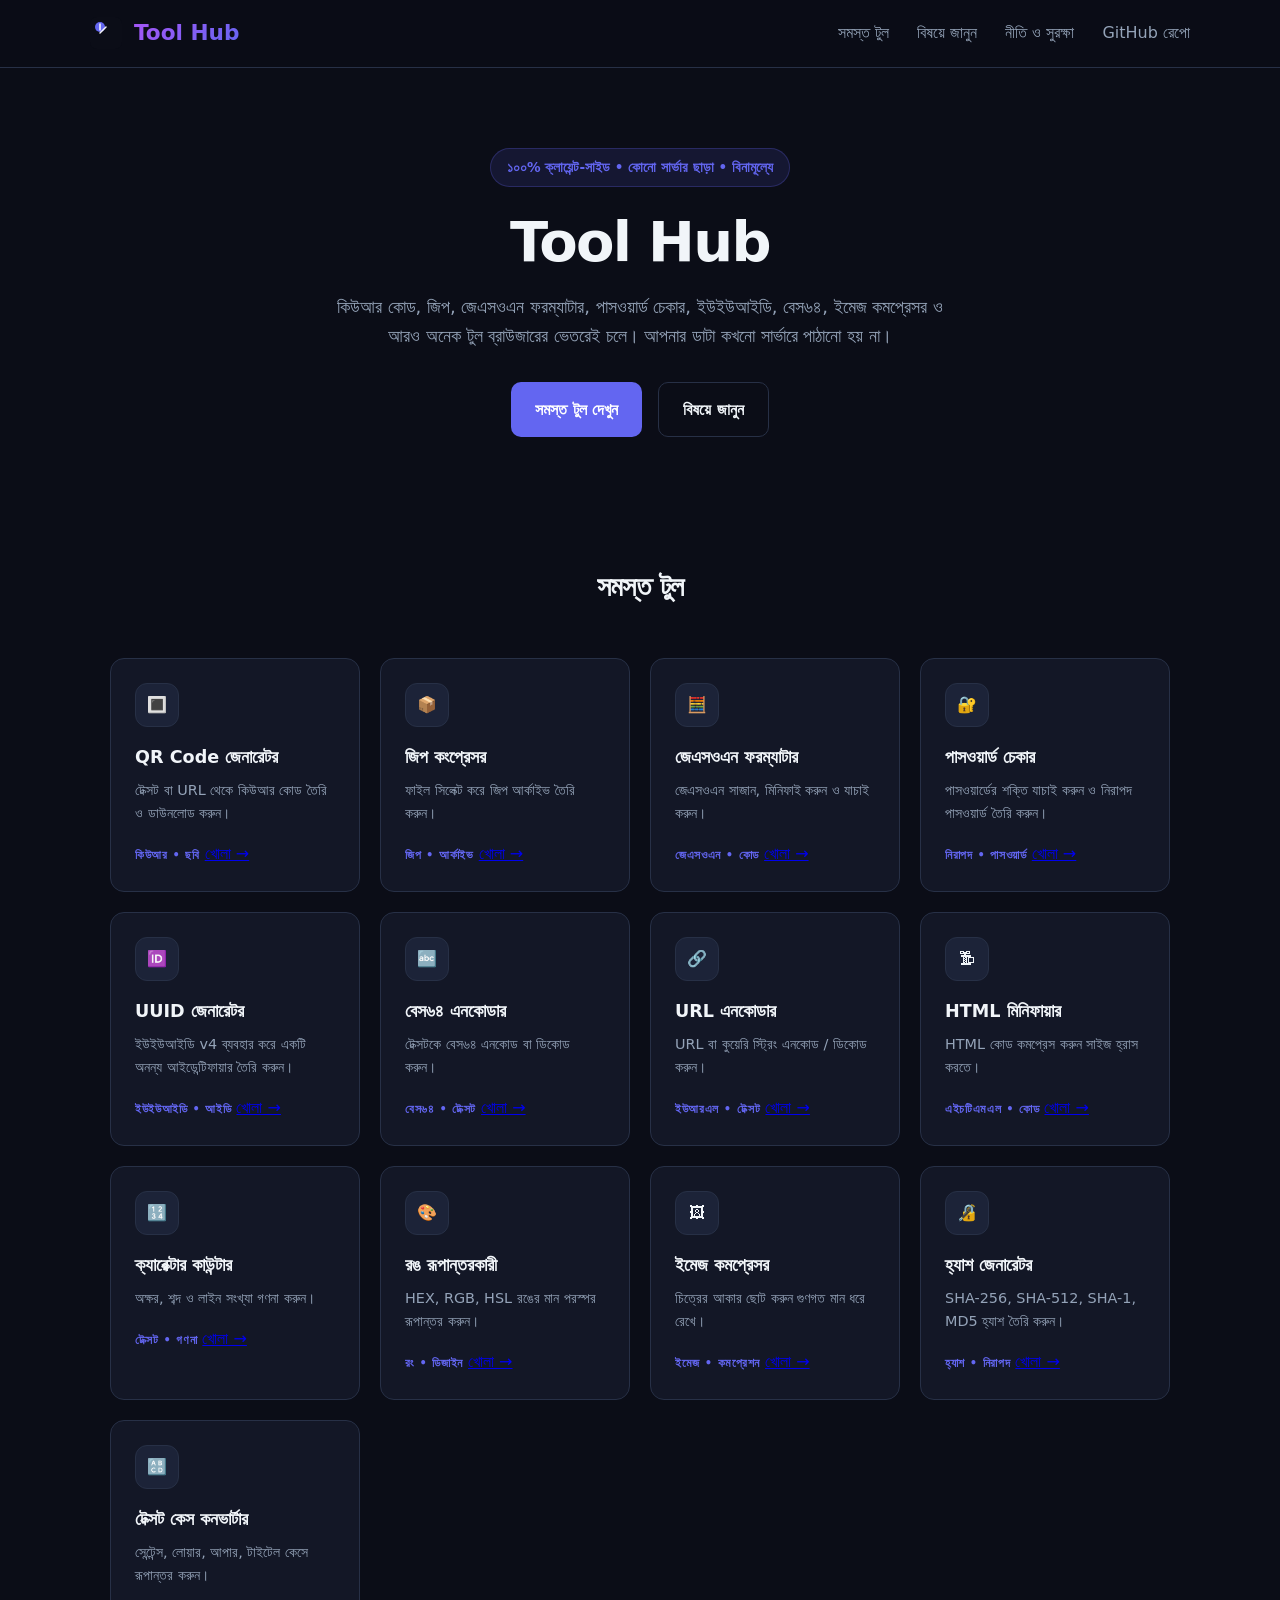
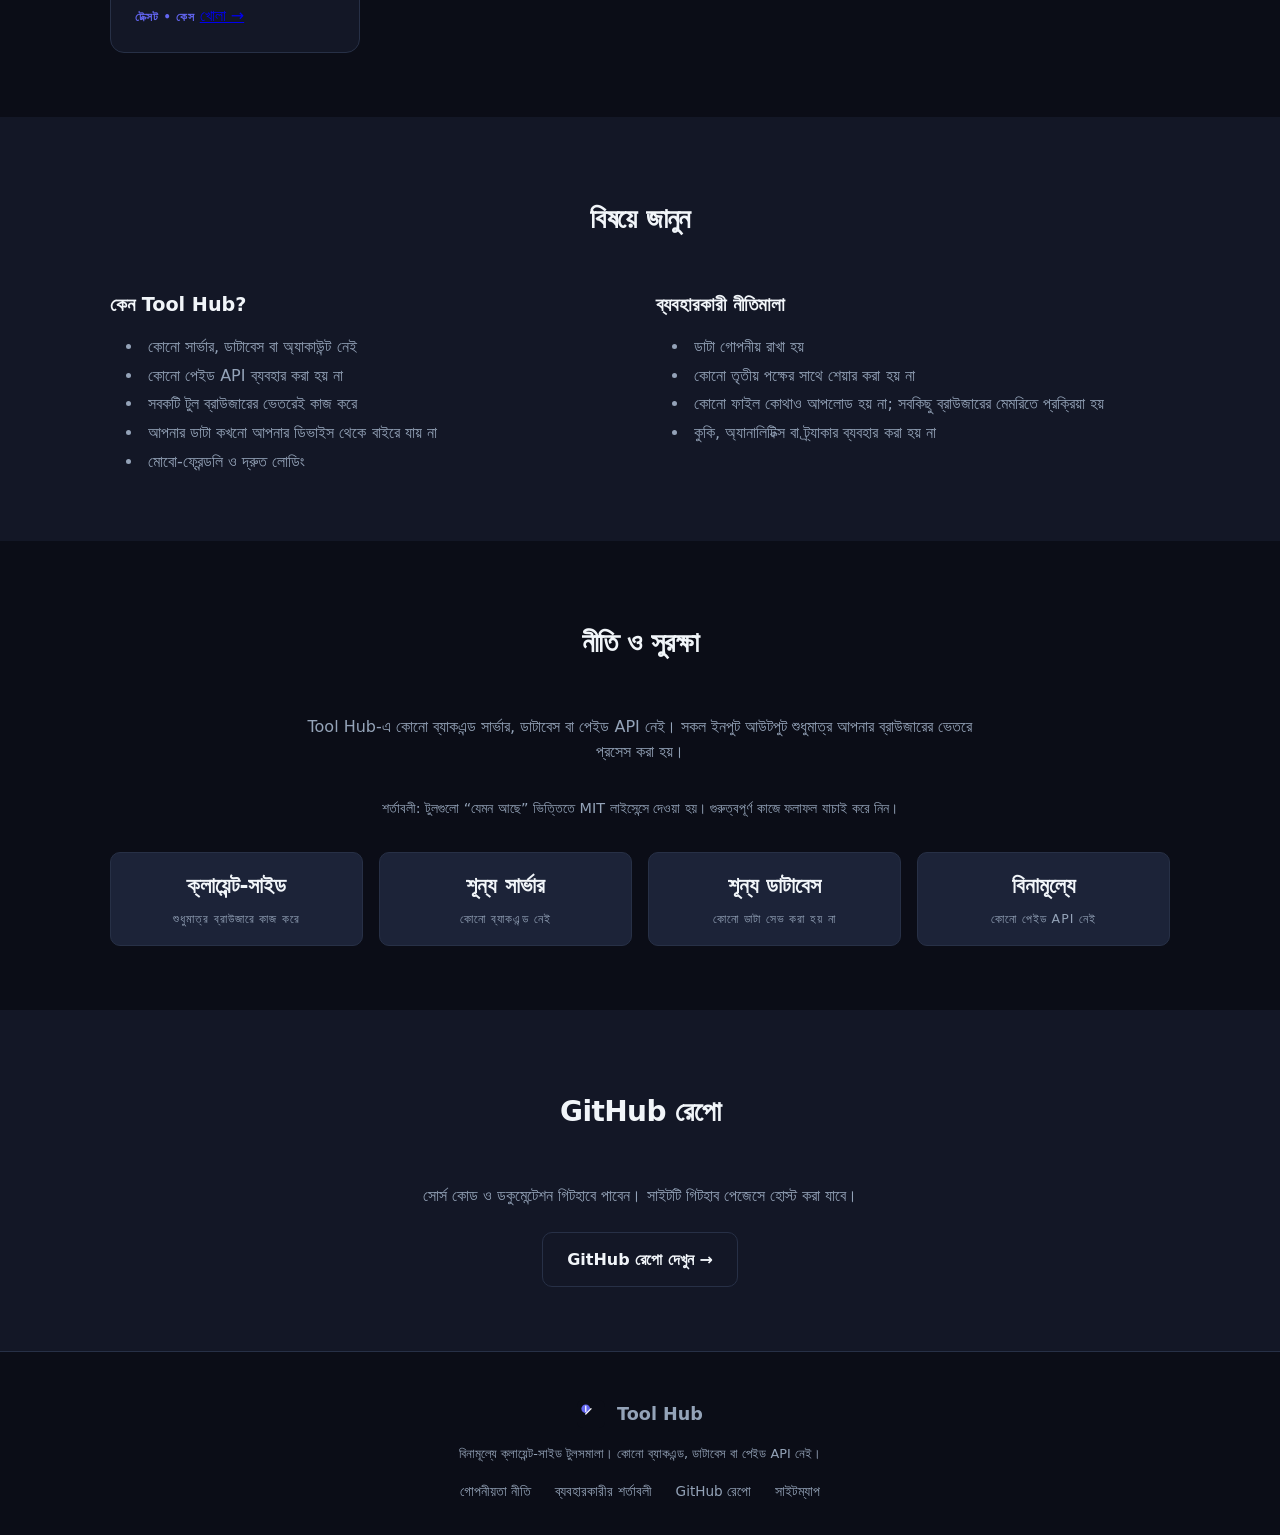
==== index.html @ c695596e "Update Tool Hub v1.0.0" ====
<!DOCTYPE html>
<html lang="bn">
<head>
  <meta charset="UTF-8" />
  <meta http-equiv="Content-Security-Policy" content="default-src 'self'; script-src 'self'; style-src 'self' 'unsafe-inline'; img-src 'self' data: blob:; connect-src 'self'; object-src 'none'; base-uri 'self'; form-action 'self'" />
  <meta name="viewport" content="width=device-width, initial-scale=1.0" />
  <meta name="description" content="Tool Hub — সব টুল একই জায়গায়। কিউআর কোড, জিপ, জেএসওএন ফরম্যাটার, পাসওয়ার্ড চেকার, ইউইউআইডি, বেস৬৪, ইমেজ কমপ্রেসর ও আরও অনেক কিছু ক্লায়েন্ট-সাইডে, কোনো সার্ভার ছাড়া।" />
  <meta name="keywords" content="Tool Hub, QR Code Generator, JSON Formatter, Password Checker, UUID Generator, Base64, Image Compressor, client-side tools, free online tools" />
  <meta name="author" content="sakibhtml323-source (sakibsheikho69252@gmail.com)" />
  <meta name="robots" content="index, follow" />
  <meta property="og:title" content="Tool Hub — বিনামূল্যে ক্লায়েন্ট-সাইড টুলসমালা" />
  <meta property="og:description" content="কিউআর কোড, জিপ, জেএসওএন ফরম্যাটার, পাসওয়ার্ড চেকার, ইউইউআইডি, বেস৬৪, ইমেজ কমপ্রেসর ও আরও অনেক টুল একই জায়গায়। ব্রাউজারের ভেতরেই সবকিছু কাজ করে, কোনো সার্ভার ছাড়া।" />
  <meta property="og:type" content="website" />
  <meta property="og:url" content="https://sakibhtml323-source.github.io/Tool-Hub/" />
  <meta property="og:image" content="https://sakibhtml323-source.github.io/Tool-Hub/assets/og-image.png" />
  <meta name="twitter:card" content="summary_large_image" />
  <meta name="twitter:title" content="Tool Hub — বিনামূল্যে ক্লায়েন্ট-সাইড টুলসমালা" />
  <meta name="twitter:description" content="কয়েকটি বিনামূল্যে ক্লায়েন্ট-সাইড টুল একই জায়গায়। কোনো ব্যাকএন্ড বা ডাটাবেস নেই।" />
  <meta name="twitter:image" content="https://sakibhtml323-source.github.io/Tool-Hub/assets/og-image.png" />
  <link rel="canonical" href="https://sakibhtml323-source.github.io/Tool-Hub/" />
  <link rel="icon" href="assets/logo.svg" />
  <link rel="apple-touch-icon" href="assets/icon-192.png" />
  <link rel="manifest" href="manifest.json" />
  <meta name="theme-color" content="#0b0d17" />
  <title>Tool Hub | বিনামূল্যে ক্লায়েন্ট-সাইড টুলসমালা</title>
  <link rel="stylesheet" href="assets/css/style.css" />
</head>
<body>
  <a href="#tools" class="skip-link">টুলগুলোতে যাও</a>

  <header>
    <div class="container nav">
      <a href="#" class="brand" aria-label="Tool Hub হোম">
        <svg viewBox="0 0 64 64" aria-hidden="true" focusable="false">
          <rect width="64" height="64" rx="14" fill="#0b0d17" />
          <circle cx="20" cy="20" r="10" fill="#6366f1" />
          <path d="M20 14v12M32 20l-6 6M20 32l6-6" stroke="#ffffff" stroke-width="3" stroke-linecap="round" stroke-linejoin="round" opacity="0.95" />
        </svg>
        <span>Tool Hub</span>
      </a>
      <ul class="nav-links" id="nav-links">
        <li><a href="#tools">সমস্ত টুল</a></li>
        <li><a href="#about">বিষয়ে জানুন</a></li>
        <li><a href="#policy">নীতি ও সুরক্ষা</a></li>
        <li><a href="#github">GitHub রেপো</a></li>
      </ul>
      <button class="menu-toggle" id="menu-toggle" aria-label="মেনু খোলা">☰</button>
    </div>
  </header>

  <main>
    <section class="hero">
      <div class="container">
        <div class="badge">১০০% ক্লায়েন্ট-সাইড &bull; কোনো সার্ভার ছাড়া &bull; বিনামূল্যে</div>
        <h1>Tool Hub</h1>
        <p>কিউআর কোড, জিপ, জেএসওএন ফরম্যাটার, পাসওয়ার্ড চেকার, ইউইউআইডি, বেস৬৪, ইমেজ কমপ্রেসর ও আরও অনেক টুল ব্রাউজারের ভেতরেই চলে। আপনার ডাটা কখনো সার্ভারে পাঠানো হয় না।</p>
        <div class="hero-actions">
          <a href="#tools" class="btn btn-primary">সমস্ত টুল দেখুন</a>
          <a href="#about" class="btn btn-outline">বিষয়ে জানুন</a>
        </div>
      </div>
    </section>

    <section id="tools" class="section">
      <div class="container">
        <h2 class="section-title">সমস্ত টুল</h2>
        <div class="tools-grid">
          <article class="tool-card" aria-label="QR Code Generator">
            <div class="tool-icon" aria-hidden="true">🔳</div>
            <h3>QR Code জেনারেটর</h3>
            <p>টেক্সট বা URL থেকে কিউআর কোড তৈরি ও ডাউনলোড করুন।</p>
            <span class="tool-tag">কিউআর &bull; ছবি</span>
            <a href="tools/qr-code.html">খোলা →</a>
          </article>
          <article class="tool-card" aria-label="Zip Tool">
            <div class="tool-icon" aria-hidden="true">📦</div>
            <h3>জিপ কংপ্রেসর</h3>
            <p>ফাইল সিলেক্ট করে জিপ আর্কাইভ তৈরি করুন।</p>
            <span class="tool-tag">জিপ &bull; আর্কাইভ</span>
            <a href="tools/zip.html">খোলা →</a>
          </article>
          <article class="tool-card" aria-label="JSON Formatter">
            <div class="tool-icon" aria-hidden="true">🧮</div>
            <h3>জেএসওএন ফরম্যাটার</h3>
            <p>জেএসওএন সাজান, মিনিফাই করুন ও যাচাই করুন।</p>
            <span class="tool-tag">জেএসওএন &bull; কোড</span>
            <a href="tools/json.html">খোলা →</a>
          </article>
          <article class="tool-card" aria-label="Password Checker">
            <div class="tool-icon" aria-hidden="true">🔐</div>
            <h3>পাসওয়ার্ড চেকার</h3>
            <p>পাসওয়ার্ডের শক্তি যাচাই করুন ও নিরাপদ পাসওয়ার্ড তৈরি করুন।</p>
            <span class="tool-tag">নিরাপদ &bull; পাসওয়ার্ড</span>
            <a href="tools/password.html">খোলা →</a>
          </article>
          <article class="tool-card" aria-label="UUID Generator">
            <div class="tool-icon" aria-hidden="true">🆔</div>
            <h3>UUID জেনারেটর</h3>
            <p>ইউইউআইডি v4 ব্যবহার করে একটি অনন্য আইডেন্টিফায়ার তৈরি করুন।</p>
            <span class="tool-tag">ইউইউআইডি &bull; আইডি</span>
            <a href="tools/uuid.html">খোলা →</a>
          </article>
          <article class="tool-card" aria-label="Base64">
            <div class="tool-icon" aria-hidden="true">🔤</div>
            <h3>বেস৬৪ এনকোডার</h3>
            <p>টেক্সটকে বেস৬৪ এনকোড বা ডিকোড করুন।</p>
            <span class="tool-tag">বেস৬৪ &bull; টেক্সট</span>
            <a href="tools/base64.html">খোলা →</a>
          </article>
          <article class="tool-card" aria-label="URL Encoder">
            <div class="tool-icon" aria-hidden="true">🔗</div>
            <h3>URL এনকোডার</h3>
            <p>URL বা কুয়েরি স্ট্রিং এনকোড / ডিকোড করুন।</p>
            <span class="tool-tag">ইউআরএল &bull; টেক্সট</span>
            <a href="tools/url.html">খোলা →</a>
          </article>
          <article class="tool-card" aria-label="HTML Minifier">
            <div class="tool-icon" aria-hidden="true">🗜</div>
            <h3>HTML মিনিফায়ার</h3>
            <p>HTML কোড কমপ্রেস করুন সাইজ হ্রাস করতে।</p>
            <span class="tool-tag">এইচটিএমএল &bull; কোড</span>
            <a href="tools/html.html">খোলা →</a>
          </article>
          <article class="tool-card" aria-label="Counter">
            <div class="tool-icon" aria-hidden="true">🔢</div>
            <h3>ক্যারেক্টার কাউন্টার</h3>
            <p>অক্ষর, শব্দ ও লাইন সংখ্যা গণনা করুন।</p>
            <span class="tool-tag">টেক্সট &bull; গণনা</span>
            <a href="tools/counter.html">খোলা →</a>
          </article>
          <article class="tool-card" aria-label="Color Converter">
            <div class="tool-icon" aria-hidden="true">🎨</div>
            <h3>রঙ রূপান্তরকারী</h3>
            <p>HEX, RGB, HSL রঙের মান পরস্পর রূপান্তর করুন।</p>
            <span class="tool-tag">রং &bull; ডিজাইন</span>
            <a href="tools/color.html">খোলা →</a>
          </article>
          <article class="tool-card" aria-label="Image Compressor">
            <div class="tool-icon" aria-hidden="true">🖼</div>
            <h3>ইমেজ কমপ্রেসর</h3>
            <p>চিত্রের আকার ছোট করুন গুণগত মান ধরে রেখে।</p>
            <span class="tool-tag">ইমেজ &bull; কমপ্রেশন</span>
            <a href="tools/image.html">খোলা →</a>
          </article>
          <article class="tool-card" aria-label="Hash Generator">
            <div class="tool-icon" aria-hidden="true">🔏</div>
            <h3>হ্যাশ জেনারেটর</h3>
            <p>SHA-256, SHA-512, SHA-1, MD5 হ্যাশ তৈরি করুন।</p>
            <span class="tool-tag">হ্যাশ &bull; নিরাপদ</span>
            <a href="tools/hash.html">খোলা →</a>
          </article>
          <article class="tool-card" aria-label="Text Case Converter">
            <div class="tool-icon" aria-hidden="true">🔠</div>
            <h3>টেক্সট কেস কনভার্টার</h3>
            <p>সেন্টেন্স, লোয়ার, আপার, টাইটেল কেসে রূপান্তর করুন।</p>
            <span class="tool-tag">টেক্সট &bull; কেস</span>
            <a href="tools/case.html">খোলা →</a>
          </article>
        </div>
      </div>
    </section>

    <section id="about" class="section" style="background: var(--surface);">
      <div class="container">
        <h2 class="section-title">বিষয়ে জানুন</h2>
        <div class="about-grid">
          <div>
            <h3 style="font-size: 1.2rem; margin-bottom: 0.75rem;">কেন Tool Hub?</h3>
            <ul style="list-style: disc inside; color: var(--muted); line-height: 1.8; margin-left: 1rem;">
              <li>কোনো সার্ভার, ডাটাবেস বা অ্যাকাউন্ট নেই</li>
              <li>কোনো পেইড API ব্যবহার করা হয় না</li>
              <li>সবকটি টুল ব্রাউজারের ভেতরেই কাজ করে</li>
              <li>আপনার ডাটা কখনো আপনার ডিভাইস থেকে বাইরে যায় না</li>
              <li>মোবো-ফ্রেন্ডলি ও দ্রুত লোডিং</li>
            </ul>
          </div>
          <div>
            <h3 style="font-size: 1.2rem; margin-bottom: 0.75rem;">ব্যবহারকারী নীতিমালা</h3>
            <ul style="list-style: disc inside; color: var(--muted); line-height: 1.8; margin-left: 1rem;">
              <li>ডাটা গোপনীয় রাখা হয়</li>
              <li>কোনো তৃতীয় পক্ষের সাথে শেয়ার করা হয় না</li>
              <li>কোনো ফাইল কোথাও আপলোড হয় না; সবকিছু ব্রাউজারের মেমরিতে প্রক্রিয়া হয়</li>
              <li>কুকি, অ্যানালিটিক্স বা ট্র্যাকার ব্যবহার করা হয় না</li>
            </ul>
          </div>
        </div>
      </div>
    </section>

    <section id="policy" class="section">
      <div class="container">
        <h2 class="section-title">নীতি ও সুরক্ষা</h2>
        <p style="color: var(--muted); text-align: center; max-width: 700px; margin: 0 auto 2rem;">
          Tool Hub-এ কোনো ব্যাকএন্ড সার্ভার, ডাটাবেস বা পেইড API নেই। সকল ইনপুট আউটপুট শুধুমাত্র আপনার ব্রাউজারের ভেতরে প্রসেস করা হয়।
        </p>
        <p style="color: var(--muted); text-align: center; max-width: 700px; margin: 0 auto 2rem; font-size: 0.9rem;">শর্তাবলী: টুলগুলো “যেমন আছে” ভিত্তিতে MIT লাইসেন্সে দেওয়া হয়। গুরুত্বপূর্ণ কাজে ফলাফল যাচাই করে নিন।</p>
        <div class="result-grid">
          <div class="result-card">
            <div class="val">ক্লায়েন্ট-সাইড</div>
            <div class="lbl">শুধুমাত্র ব্রাউজারে কাজ করে</div>
          </div>
          <div class="result-card">
            <div class="val">শূন্য সার্ভার</div>
            <div class="lbl">কোনো ব্যাকএন্ড নেই</div>
          </div>
          <div class="result-card">
            <div class="val">শূন্য ডাটাবেস</div>
            <div class="lbl">কোনো ডাটা সেভ করা হয় না</div>
          </div>
          <div class="result-card">
            <div class="val">বিনামূল্যে</div>
            <div class="lbl">কোনো পেইড API নেই</div>
          </div>
        </div>
      </div>
    </section>

    <section id="github" class="section" style="background: var(--surface);">
      <div class="container center">
        <h2 class="section-title">GitHub রেপো</h2>
        <p style="color: var(--muted); max-width: 600px; margin: 0 auto 1.5rem;">সোর্স কোড ও ডকুমেন্টেশন গিটহাবে পাবেন। সাইটটি গিটহাব পেজেসে হোস্ট করা যাবে।</p>
        <a href="https://github.com/sakibhtml323-source/Tool-Hub" target="_blank" rel="noopener noreferrer" class="btn btn-outline">GitHub রেপো দেখুন →</a>
      </div>
    </section>
  </main>

  <footer>
    <div class="container">
      <div style="display: flex; align-items: center; justify-content: center; gap: 0.75rem; margin-bottom: 1rem;">
        <svg viewBox="0 0 64 64" style="width:28px;height:28px;" aria-hidden="true" focusable="false">
          <rect width="64" height="64" rx="14" fill="#0b0d17" />
          <circle cx="20" cy="20" r="10" fill="#6366f1" />
          <path d="M20 14v12M32 20l-6 6M20 32l6-6" stroke="#ffffff" stroke-width="3" stroke-linecap="round" stroke-linejoin="round" opacity="0.95" />
        </svg>
        <strong style="font-size: 1.1rem;">Tool Hub</strong>
      </div>
      <p style="color: var(--muted); font-size: 0.8rem;">বিনামূল্যে ক্লায়েন্ট-সাইড টুলসমালা। কোনো ব্যাকএন্ড, ডাটাবেস বা পেইড API নেই।</p>
      <div class="policy">
        <a href="#policy">গোপনীয়তা নীতি</a>
        <a href="#policy">ব্যবহারকারীর শর্তাবলী</a>
        <a href="#github">GitHub রেপো</a>
        <a href="sitemap.xml">সাইটম্যাপ</a>
      </div>
    </div>
  </footer>

  <script type="application/ld+json">
  {
    "@context": "https://schema.org",
    "@type": "WebSite",
    "name": "Tool Hub",
    "url": "https://sakibhtml323-source.github.io/Tool-Hub/",
    "description": "বিনামূল্যে ক্লায়েন্ট-সাইড টুলসমালা — কিউআর, জিপ, জেএসওএন, পাসওয়ার্ড, ইউইউআইডি, বেস৬৪ ও আরও। কোনো সার্ভার ছাড়া।",
    "publisher": {
      "@type": "Organization",
      "name": "sakibhtml323-source",
      "url": "https://github.com/sakibhtml323-source"
    }
  }
  </script>

  <script src="assets/js/index.js"></script>
</body>
</html>
---- assets/css/style.css ----
/* =====================================================================
   Tool Hub — Client-side tool collection
   No backend, no database, no paid API. Pure HTML/CSS/JS.
   ===================================================================== */

/* Design tokens */
:root {
  --bg: #0b0d17;
  --surface: #131726;
  --surface-2: #1c2338;
  --border: #273046;
  --text: #f1f5f9;
  --muted: #94a3b8;
  --accent: #6366f1;
  --accent-hover: #818cf8;
  --accent-soft: rgba(99, 102, 241, 0.12);
  --success: #22c55e;
  --warning: #f59e0b;
  --danger: #ef4444;
  --radius: 14px;
  --shadow: 0 10px 30px -10px rgba(0, 0, 0, 0.5);
  --transition: 0.25s ease;
}

* { box-sizing: border-box; margin: 0; padding: 0; }
html { scroll-behavior: smooth; }
body {
  font-family: system-ui, -apple-system, BlinkMacSystemFont, "Segoe UI", Roboto, "Helvetica Neue", sans-serif;
  background: var(--bg);
  color: var(--text);
  line-height: 1.6;
  min-height: 100vh;
}

/* Skip link for accessibility */
.skip-link {
  position: absolute;
  left: -9999px;
  top: auto;
  width: 1px;
  height: 1px;
  overflow: hidden;
  z-index: -1;
}

/* Layout wrappers */
.container { max-width: 1100px; margin: 0 auto; padding: 0 1.25rem; }
.section { padding: 4rem 0 3rem; }
.section-title {
  font-size: 1.75rem;
  font-weight: 800;
  text-align: center;
  margin-bottom: 3rem;
  letter-spacing: -0.02em;
}

/* Header */
header {
  position: sticky;
  top: 0;
  z-index: 50;
  background: rgba(11, 13, 23, 0.8);
  backdrop-filter: blur(12px);
  border-bottom: 1px solid var(--border);
}
.nav {
  display: flex;
  align-items: center;
  justify-content: space-between;
  padding: 1rem 0;
}
.brand {
  display: flex;
  align-items: center;
  gap: 0.75rem;
  text-decoration: none;
  font-weight: 800;
  font-size: 1.25rem;
  color: var(--text);
}
.brand svg { width: 32px; height: 32px; flex-shrink: 0; }
.brand span { font-size: 1.35rem; background: linear-gradient(135deg, #a855f7, #6366f1); -webkit-background-clip: text; -webkit-text-fill-color: transparent; }

.nav-links { display: none; list-style: none; gap: 1.75rem; }
.nav-links a { color: var(--muted); font-weight: 500; text-decoration: none; transition: color var(--transition); }
.nav-links a:hover { color: var(--text); }
.menu-toggle { background: none; border: 1px solid var(--border); color: var(--text); padding: 0.5rem 0.9rem; border-radius: 8px; font-size: 1.2rem; cursor: pointer; display: block; }

/* Hero */
.hero { text-align: center; padding: 5rem 0 3rem; }
.hero .badge {
  display: inline-flex; align-items: center; gap: 0.5rem;
  background: var(--accent-soft); color: var(--accent); padding: 0.5rem 1rem; border-radius: 999px; font-size: 0.85rem; font-weight: 700; margin-bottom: 1.5rem; border: 1px solid rgba(99,102,241,0.25);
}
.hero h1 { font-size: clamp(2rem, 5vw, 3.5rem); font-weight: 900; line-height: 1.1; margin-bottom: 1.25rem; letter-spacing: -0.03em; }
.hero p { font-size: 1.125rem; color: var(--muted); max-width: 620px; margin: 0 auto 2rem; }
.hero-actions { display: flex; gap: 1rem; justify-content: center; flex-wrap: wrap; }
.btn {
  display: inline-flex; align-items: center; gap: 0.5rem;
  padding: 0.85rem 1.5rem; border-radius: 10px; font-weight: 700; font-size: 1rem;
  text-decoration: none; cursor: pointer; border: none; transition: all var(--transition);
}
.btn-primary { background: var(--accent); color: #ffffff; box-shadow: 0 0 0 0 rgba(99,102,241,0); }
.btn-primary:hover { background: var(--accent-hover); box-shadow: 0 0 0 4px rgba(99,102,241,0.25); transform: translateY(-1px); }
.btn-outline { background: transparent; color: var(--text); border: 1px solid var(--border); }
.btn-outline:hover { border-color: var(--accent); color: var(--accent); }
.btn-ghost { background: transparent; color: var(--muted); border: 1px solid var(--border); }
.btn-ghost:hover { background: var(--surface-2); color: var(--text); }

/* Tool grid */
.tools-grid { display: grid; grid-template-columns: repeat(auto-fill, minmax(250px, 1fr)); gap: 1.25rem; }
.tool-card {
  background: var(--surface);
  border: 1px solid var(--border);
  border-radius: var(--radius);
  padding: 1.5rem;
  text-decoration: none;
  color: var(--text);
  transition: transform var(--transition), border-color var(--transition), box-shadow var(--transition);
  display: block;
}
.tool-card:hover { border-color: var(--accent); transform: translateY(-4px); box-shadow: var(--shadow); }
.tool-card:focus-visible { outline: 3px solid var(--accent); outline-offset: 2px; }
.tool-icon {
  width: 44px; height: 44px; border-radius: 12px; background: var(--surface-2);
  display: flex; align-items: center; justify-content: center; margin-bottom: 1rem; border: 1px solid var(--border);
}
.tool-card h3 { font-size: 1.1rem; font-weight: 700; margin-bottom: 0.5rem; }
.tool-card p { font-size: 0.9rem; color: var(--muted); margin-bottom: 1rem; }
.tool-tag { font-size: 0.72rem; font-weight: 800; text-transform: uppercase; letter-spacing: 0.06em; color: var(--accent); }

/* Tool page layout */
.tool-page { max-width: 900px; margin: 0 auto; padding: 2rem 1rem 4rem; }
.tool-header { display: flex; align-items: center; gap: 1rem; margin-bottom: 2rem; }
.tool-header .back {
  display: inline-flex; align-items: center; gap: 0.4rem; color: var(--muted); text-decoration: none; font-weight: 600; font-size: 0.95rem;
}
.tool-header .back:hover { color: var(--text); }
.tool-header h1 { font-size: 1.75rem; font-weight: 800; letter-spacing: -0.01em; }
.tool-meta { font-size: 0.85rem; color: var(--muted); margin-top: 0.35rem; }

.tool-shell {
  background: var(--surface);
  border: 1px solid var(--border);
  border-radius: var(--radius);
  padding: 1.75rem;
  box-shadow: var(--shadow);
}
.tool-shell h2 { font-size: 1.1rem; font-weight: 700; margin-bottom: 1rem; color: var(--text); }
.tool-shell h3 { font-size: 1rem; font-weight: 700; margin: 1.5rem 0 0.75rem; color: var(--text); }

/* Form controls */
.field { margin-bottom: 1.25rem; }
.field label { display: block; font-size: 0.9rem; font-weight: 600; color: var(--muted); margin-bottom: 0.5rem; }
input, textarea, select {
  width: 100%; background: var(--surface-2); border: 1px solid var(--border); color: var(--text);
  padding: 0.75rem 1rem; border-radius: 10px; font-size: 0.95rem; transition: border-color var(--transition), box-shadow var(--transition);
}
input:focus, textarea:focus, select:focus { outline: none; border-color: var(--accent); box-shadow: 0 0 0 3px rgba(99,102,241,0.15); }
textarea { resize: vertical; min-height: 120px; font-family: ui-monospace, SFMono-Regular, Menlo, monospace; }
.file-input { padding: 0.5rem 0; color: var(--muted); }

.btn-group { display: flex; gap: 0.75rem; flex-wrap: wrap; margin-top: 1rem; }

/* Output */
.output-box {
  background: #070a14; border: 1px solid var(--border); border-radius: 10px;
  padding: 1rem; font-family: ui-monospace, SFMono-Regular, Menlo, monospace; font-size: 0.88rem;
  color: #e2e8f0; overflow: auto; max-height: 400px; position: relative;
}
.output-box.has-content { background: #0b1020; }
.output-header { display: flex; align-items: center; justify-content: space-between; gap: 0.75rem; margin-bottom: 0.75rem; }
.output-header .lbl { font-size: 0.75rem; font-weight: 800; text-transform: uppercase; letter-spacing: 0.08em; color: var(--muted); }
.copy-btn {
  background: var(--surface-2); border: 1px solid var(--border); color: var(--text);
  padding: 0.35rem 0.75rem; border-radius: 6px; font-size: 0.8rem; cursor: pointer;
}
.copy-btn:hover { border-color: var(--accent); color: var(--accent); }
.copy-btn.copied { color: var(--success); border-color: var(--success); }

.download-area { margin-top: 1rem; text-align: center; }
.download-btn {
  background: var(--surface-2); border: 1px solid var(--border); color: var(--text);
  padding: 0.8rem 1.4rem; border-radius: 10px; font-weight: 700; text-decoration: none; display: inline-flex; align-items: center; gap: 0.5rem;
}
.download-btn:hover { border-color: var(--accent); color: var(--accent); }

/* Alerts */
.alert { padding: 0.85rem 1rem; border-radius: 10px; font-size: 0.9rem; margin-bottom: 1rem; display: none; align-items: flex-start; gap: 0.75rem; }
.alert.show { display: flex; }
.alert-info { background: rgba(99,102,241,0.1); border: 1px solid rgba(99,102,241,0.25); color: #c7d2fe; }
.alert-success { background: rgba(34,197,94,0.1); border: 1px solid rgba(34,197,94,0.25); color: #bbf7d0; }
.alert-error { background: rgba(239,68,68,0.1); border: 1px solid rgba(239,68,68,0.25); color: #fecaca; }
.alert svg { width: 20px; height: 20px; flex-shrink: 0; }

/* Cards grid for results */
.result-grid { display: grid; grid-template-columns: repeat(auto-fit, minmax(200px, 1fr)); gap: 1rem; margin-top: 1.5rem; }
.result-card { background: var(--surface-2); border: 1px solid var(--border); border-radius: 10px; padding: 1rem; text-align: center; }
.result-card .val { font-size: 1.35rem; font-weight: 800; color: var(--text); word-break: break-all; }
.result-card .lbl { font-size: 0.78rem; color: var(--muted); text-transform: uppercase; letter-spacing: 0.08em; margin-top: 0.35rem; }

/* Image preview */
.img-preview { max-width: 100%; max-height: 300px; border-radius: 8px; border: 1px solid var(--border); display: none; margin: 1rem 0; }

/* Footer */
footer { border-top: 1px solid var(--border); padding: 3rem 0 2rem; color: var(--muted); font-size: 0.85rem; text-align: center; }
footer .policy { margin-top: 1rem; display: flex; justify-content: center; gap: 1.5rem; flex-wrap: wrap; }
footer .policy a { color: var(--muted); text-decoration: none; font-size: 0.85rem; }
footer .policy a:hover { color: var(--text); }

/* Responsive */
@media (min-width: 640px) {
  .nav-links { display: flex; }
  .menu-toggle { display: none; }
  .section { padding: 5rem 0 4rem; }
}

@media (prefers-reduced-motion: reduce) {
  * { transition: none !important; animation: none !important; scroll-behavior: auto !important; }
}

/* Utility */
.hidden { display: none !important; }
.center { text-align: center; }
.muted { color: var(--muted); }

/* How-to note shown above each tool */
.howto { color: var(--muted); font-size: 0.9rem; margin-bottom: 1rem; padding: 0.75rem 1rem; border-left: 3px solid var(--accent); background: var(--accent-soft); border-radius: 8px; }
.about-grid { display: grid; grid-template-columns: 1fr; gap: 2rem; text-align: left; }
@media (min-width: 720px) { .about-grid { grid-template-columns: 1fr 1fr; } }
.nav-links.open { display: flex; flex-direction: column; position: absolute; top: 100%; left: 0; right: 0; background: rgba(11,13,23,0.97); padding: 1rem 1.25rem; border-top: 1px solid var(--border); gap: 1rem; }
@media (min-width: 640px) { .nav-links.open { position: static; flex-direction: row; background: none; padding: 0; border: 0; } }

/* Tool page header polish */
.back { color: var(--accent-hover); text-decoration: none; font-weight: 600; white-space: nowrap; }
.back:hover { color: var(--text); }
.nav:has(.back) { flex-wrap: wrap; gap: 0.25rem 1rem; padding-top: 0.75rem; padding-bottom: 0.75rem; }
.nav .breadcrumb { display: none; }
@media (min-width: 640px) { .nav .breadcrumb { display: block; } }
.howto { margin-top: 1rem; }
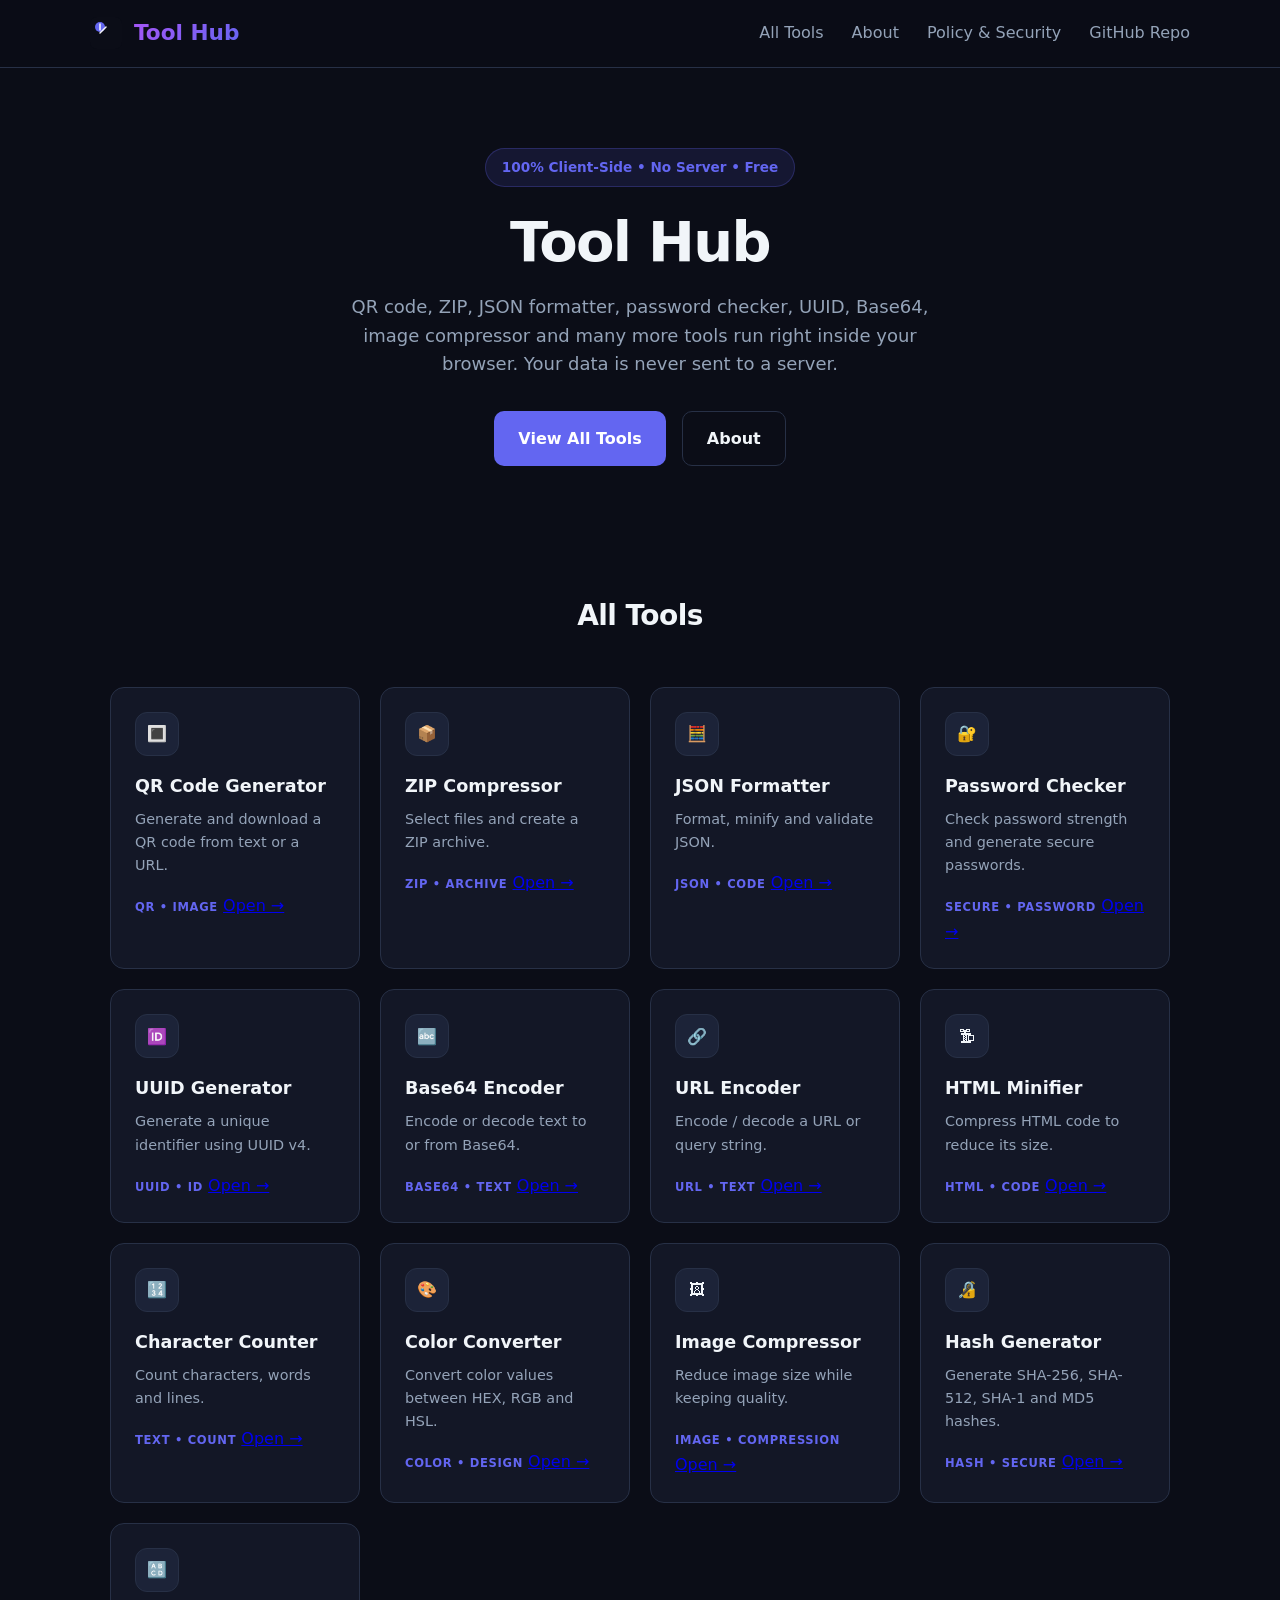
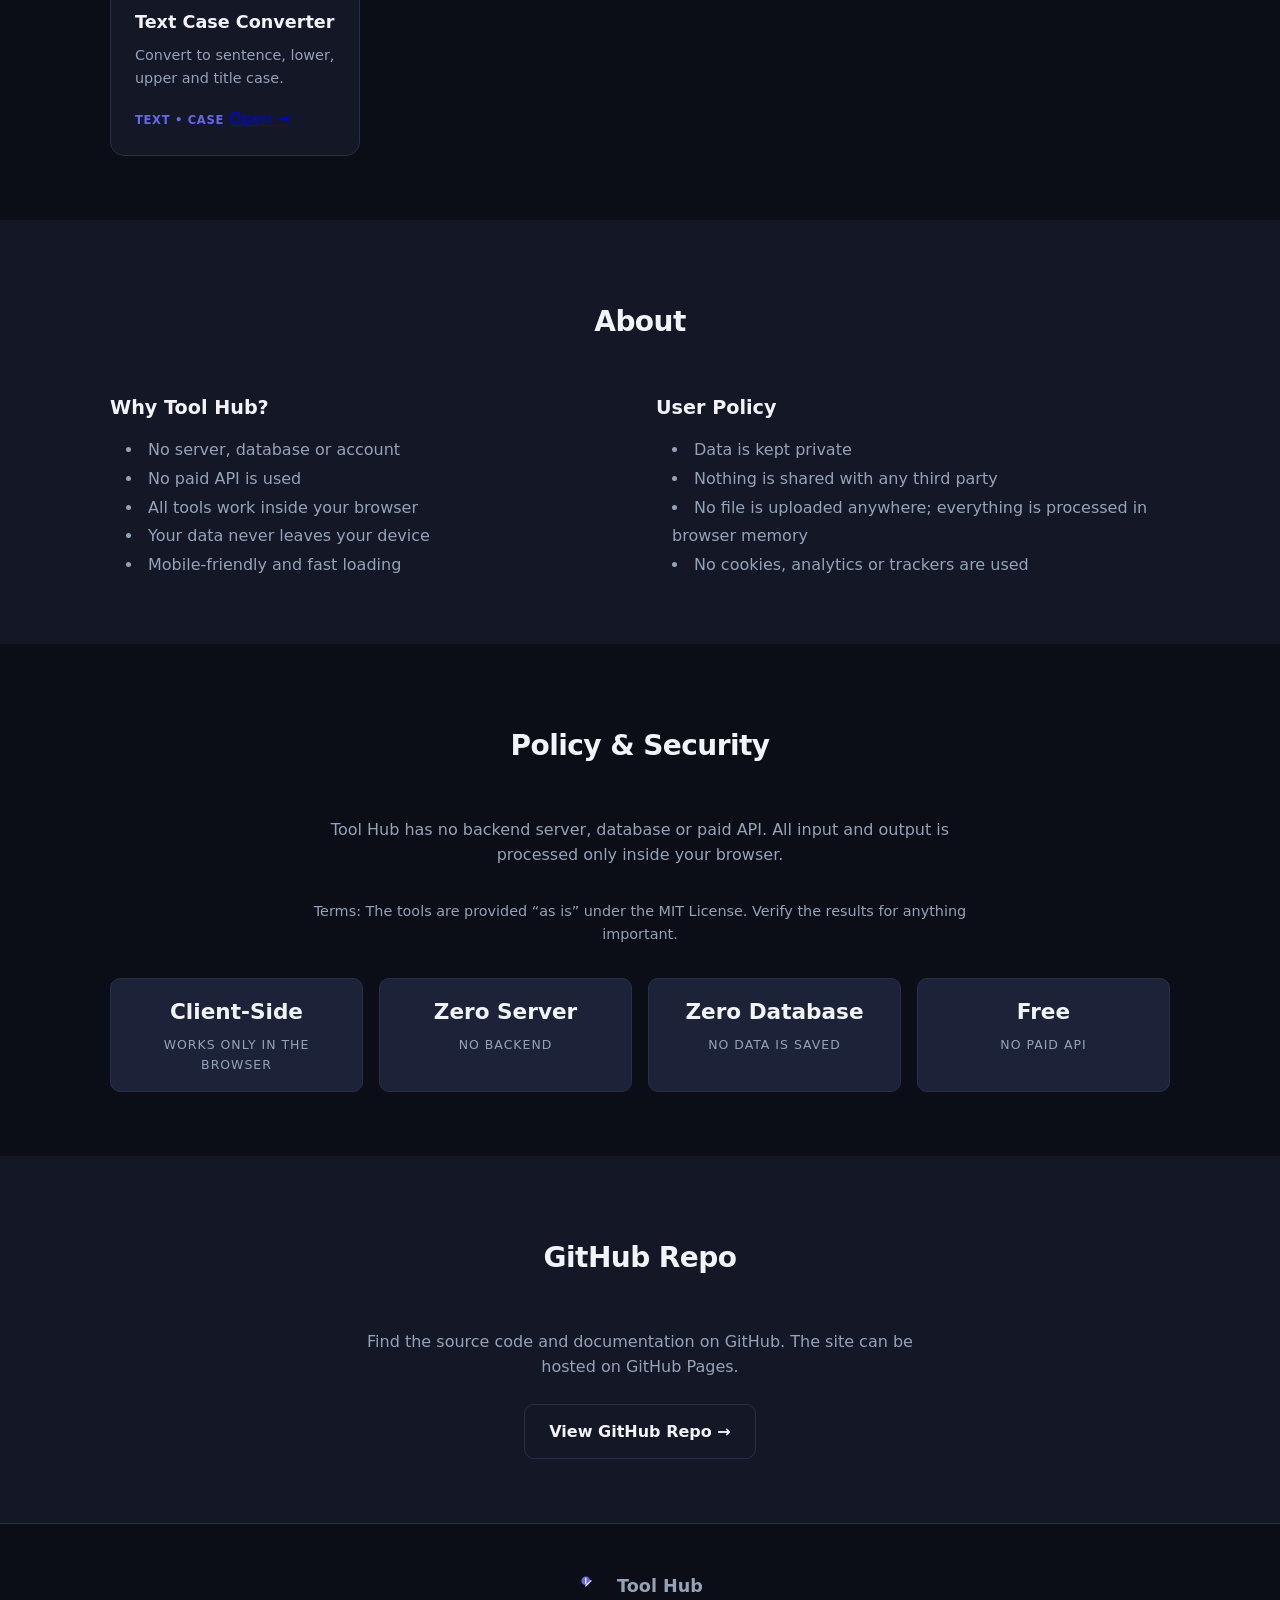
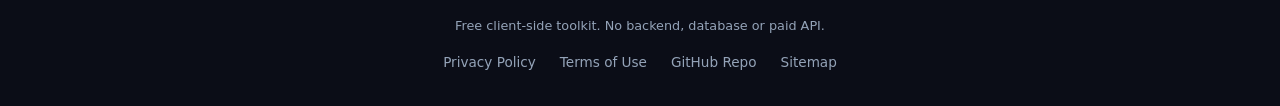
==== commit 11e5682a: "Update Tool Hub English version" ====
--- a/index.html
+++ b/index.html
@@ -1,36 +1,36 @@
 <!DOCTYPE html>
-<html lang="bn">
+<html lang="en">
 <head>
   <meta charset="UTF-8" />
   <meta http-equiv="Content-Security-Policy" content="default-src 'self'; script-src 'self'; style-src 'self' 'unsafe-inline'; img-src 'self' data: blob:; connect-src 'self'; object-src 'none'; base-uri 'self'; form-action 'self'" />
   <meta name="viewport" content="width=device-width, initial-scale=1.0" />
-  <meta name="description" content="Tool Hub — সব টুল একই জায়গায়। কিউআর কোড, জিপ, জেএসওএন ফরম্যাটার, পাসওয়ার্ড চেকার, ইউইউআইডি, বেস৬৪, ইমেজ কমপ্রেসর ও আরও অনেক কিছু ক্লায়েন্ট-সাইডে, কোনো সার্ভার ছাড়া।" />
+  <meta name="description" content="Tool Hub — all tools in one place. QR code, ZIP, JSON formatter, password checker, UUID, Base64, image compressor and much more, client-side with no server." />
   <meta name="keywords" content="Tool Hub, QR Code Generator, JSON Formatter, Password Checker, UUID Generator, Base64, Image Compressor, client-side tools, free online tools" />
   <meta name="author" content="sakibhtml323-source (sakibsheikho69252@gmail.com)" />
   <meta name="robots" content="index, follow" />
-  <meta property="og:title" content="Tool Hub — বিনামূল্যে ক্লায়েন্ট-সাইড টুলসমালা" />
-  <meta property="og:description" content="কিউআর কোড, জিপ, জেএসওএন ফরম্যাটার, পাসওয়ার্ড চেকার, ইউইউআইডি, বেস৬৪, ইমেজ কমপ্রেসর ও আরও অনেক টুল একই জায়গায়। ব্রাউজারের ভেতরেই সবকিছু কাজ করে, কোনো সার্ভার ছাড়া।" />
+  <meta property="og:title" content="Tool Hub — Free Client-Side Toolkit" />
+  <meta property="og:description" content="QR code, ZIP, JSON formatter, password checker, UUID, Base64, image compressor and many more tools in one place. Everything works inside your browser, with no server." />
   <meta property="og:type" content="website" />
   <meta property="og:url" content="https://sakibhtml323-source.github.io/Tool-Hub/" />
   <meta property="og:image" content="https://sakibhtml323-source.github.io/Tool-Hub/assets/og-image.png" />
   <meta name="twitter:card" content="summary_large_image" />
-  <meta name="twitter:title" content="Tool Hub — বিনামূল্যে ক্লায়েন্ট-সাইড টুলসমালা" />
-  <meta name="twitter:description" content="কয়েকটি বিনামূল্যে ক্লায়েন্ট-সাইড টুল একই জায়গায়। কোনো ব্যাকএন্ড বা ডাটাবেস নেই।" />
+  <meta name="twitter:title" content="Tool Hub — Free Client-Side Toolkit" />
+  <meta name="twitter:description" content="A handful of free client-side tools in one place. No backend or database." />
   <meta name="twitter:image" content="https://sakibhtml323-source.github.io/Tool-Hub/assets/og-image.png" />
   <link rel="canonical" href="https://sakibhtml323-source.github.io/Tool-Hub/" />
   <link rel="icon" href="assets/logo.svg" />
   <link rel="apple-touch-icon" href="assets/icon-192.png" />
   <link rel="manifest" href="manifest.json" />
   <meta name="theme-color" content="#0b0d17" />
-  <title>Tool Hub | বিনামূল্যে ক্লায়েন্ট-সাইড টুলসমালা</title>
+  <title>Tool Hub | Free Client-Side Toolkit</title>
   <link rel="stylesheet" href="assets/css/style.css" />
 </head>
 <body>
-  <a href="#tools" class="skip-link">টুলগুলোতে যাও</a>
+  <a href="#tools" class="skip-link">Skip to tools</a>
 
   <header>
     <div class="container nav">
-      <a href="#" class="brand" aria-label="Tool Hub হোম">
+      <a href="#" class="brand" aria-label="Tool Hub Home">
         <svg viewBox="0 0 64 64" aria-hidden="true" focusable="false">
           <rect width="64" height="64" rx="14" fill="#0b0d17" />
           <circle cx="20" cy="20" r="10" fill="#6366f1" />
@@ -39,122 +39,122 @@
         <span>Tool Hub</span>
       </a>
       <ul class="nav-links" id="nav-links">
-        <li><a href="#tools">সমস্ত টুল</a></li>
-        <li><a href="#about">বিষয়ে জানুন</a></li>
-        <li><a href="#policy">নীতি ও সুরক্ষা</a></li>
-        <li><a href="#github">GitHub রেপো</a></li>
+        <li><a href="#tools">All Tools</a></li>
+        <li><a href="#about">About</a></li>
+        <li><a href="#policy">Policy &amp; Security</a></li>
+        <li><a href="#github">GitHub Repo</a></li>
       </ul>
-      <button class="menu-toggle" id="menu-toggle" aria-label="মেনু খোলা">☰</button>
+      <button class="menu-toggle" id="menu-toggle" aria-label="Open menu">☰</button>
     </div>
   </header>
 
   <main>
     <section class="hero">
       <div class="container">
-        <div class="badge">১০০% ক্লায়েন্ট-সাইড &bull; কোনো সার্ভার ছাড়া &bull; বিনামূল্যে</div>
+        <div class="badge">100% Client-Side &bull; No Server &bull; Free</div>
         <h1>Tool Hub</h1>
-        <p>কিউআর কোড, জিপ, জেএসওএন ফরম্যাটার, পাসওয়ার্ড চেকার, ইউইউআইডি, বেস৬৪, ইমেজ কমপ্রেসর ও আরও অনেক টুল ব্রাউজারের ভেতরেই চলে। আপনার ডাটা কখনো সার্ভারে পাঠানো হয় না।</p>
+        <p>QR code, ZIP, JSON formatter, password checker, UUID, Base64, image compressor and many more tools run right inside your browser. Your data is never sent to a server.</p>
         <div class="hero-actions">
-          <a href="#tools" class="btn btn-primary">সমস্ত টুল দেখুন</a>
-          <a href="#about" class="btn btn-outline">বিষয়ে জানুন</a>
+          <a href="#tools" class="btn btn-primary">View All Tools</a>
+          <a href="#about" class="btn btn-outline">About</a>
         </div>
       </div>
     </section>
 
     <section id="tools" class="section">
       <div class="container">
-        <h2 class="section-title">সমস্ত টুল</h2>
+        <h2 class="section-title">All Tools</h2>
         <div class="tools-grid">
           <article class="tool-card" aria-label="QR Code Generator">
             <div class="tool-icon" aria-hidden="true">🔳</div>
-            <h3>QR Code জেনারেটর</h3>
-            <p>টেক্সট বা URL থেকে কিউআর কোড তৈরি ও ডাউনলোড করুন।</p>
-            <span class="tool-tag">কিউআর &bull; ছবি</span>
-            <a href="tools/qr-code.html">খোলা →</a>
+            <h3>QR Code Generator</h3>
+            <p>Generate and download a QR code from text or a URL.</p>
+            <span class="tool-tag">QR &bull; Image</span>
+            <a href="tools/qr-code.html">Open →</a>
           </article>
           <article class="tool-card" aria-label="Zip Tool">
             <div class="tool-icon" aria-hidden="true">📦</div>
-            <h3>জিপ কংপ্রেসর</h3>
-            <p>ফাইল সিলেক্ট করে জিপ আর্কাইভ তৈরি করুন।</p>
-            <span class="tool-tag">জিপ &bull; আর্কাইভ</span>
-            <a href="tools/zip.html">খোলা →</a>
+            <h3>ZIP Compressor</h3>
+            <p>Select files and create a ZIP archive.</p>
+            <span class="tool-tag">ZIP &bull; Archive</span>
+            <a href="tools/zip.html">Open →</a>
           </article>
           <article class="tool-card" aria-label="JSON Formatter">
             <div class="tool-icon" aria-hidden="true">🧮</div>
-            <h3>জেএসওএন ফরম্যাটার</h3>
-            <p>জেএসওএন সাজান, মিনিফাই করুন ও যাচাই করুন।</p>
-            <span class="tool-tag">জেএসওএন &bull; কোড</span>
-            <a href="tools/json.html">খোলা →</a>
+            <h3>JSON Formatter</h3>
+            <p>Format, minify and validate JSON.</p>
+            <span class="tool-tag">JSON &bull; Code</span>
+            <a href="tools/json.html">Open →</a>
           </article>
           <article class="tool-card" aria-label="Password Checker">
             <div class="tool-icon" aria-hidden="true">🔐</div>
-            <h3>পাসওয়ার্ড চেকার</h3>
-            <p>পাসওয়ার্ডের শক্তি যাচাই করুন ও নিরাপদ পাসওয়ার্ড তৈরি করুন।</p>
-            <span class="tool-tag">নিরাপদ &bull; পাসওয়ার্ড</span>
-            <a href="tools/password.html">খোলা →</a>
+            <h3>Password Checker</h3>
+            <p>Check password strength and generate secure passwords.</p>
+            <span class="tool-tag">Secure &bull; Password</span>
+            <a href="tools/password.html">Open →</a>
           </article>
           <article class="tool-card" aria-label="UUID Generator">
             <div class="tool-icon" aria-hidden="true">🆔</div>
-            <h3>UUID জেনারেটর</h3>
-            <p>ইউইউআইডি v4 ব্যবহার করে একটি অনন্য আইডেন্টিফায়ার তৈরি করুন।</p>
-            <span class="tool-tag">ইউইউআইডি &bull; আইডি</span>
-            <a href="tools/uuid.html">খোলা →</a>
+            <h3>UUID Generator</h3>
+            <p>Generate a unique identifier using UUID v4.</p>
+            <span class="tool-tag">UUID &bull; ID</span>
+            <a href="tools/uuid.html">Open →</a>
           </article>
           <article class="tool-card" aria-label="Base64">
             <div class="tool-icon" aria-hidden="true">🔤</div>
-            <h3>বেস৬৪ এনকোডার</h3>
-            <p>টেক্সটকে বেস৬৪ এনকোড বা ডিকোড করুন।</p>
-            <span class="tool-tag">বেস৬৪ &bull; টেক্সট</span>
-            <a href="tools/base64.html">খোলা →</a>
+            <h3>Base64 Encoder</h3>
+            <p>Encode or decode text to or from Base64.</p>
+            <span class="tool-tag">Base64 &bull; Text</span>
+            <a href="tools/base64.html">Open →</a>
           </article>
           <article class="tool-card" aria-label="URL Encoder">
             <div class="tool-icon" aria-hidden="true">🔗</div>
-            <h3>URL এনকোডার</h3>
-            <p>URL বা কুয়েরি স্ট্রিং এনকোড / ডিকোড করুন।</p>
-            <span class="tool-tag">ইউআরএল &bull; টেক্সট</span>
-            <a href="tools/url.html">খোলা →</a>
+            <h3>URL Encoder</h3>
+            <p>Encode / decode a URL or query string.</p>
+            <span class="tool-tag">URL &bull; Text</span>
+            <a href="tools/url.html">Open →</a>
           </article>
           <article class="tool-card" aria-label="HTML Minifier">
             <div class="tool-icon" aria-hidden="true">🗜</div>
-            <h3>HTML মিনিফায়ার</h3>
-            <p>HTML কোড কমপ্রেস করুন সাইজ হ্রাস করতে।</p>
-            <span class="tool-tag">এইচটিএমএল &bull; কোড</span>
-            <a href="tools/html.html">খোলা →</a>
+            <h3>HTML Minifier</h3>
+            <p>Compress HTML code to reduce its size.</p>
+            <span class="tool-tag">HTML &bull; Code</span>
+            <a href="tools/html.html">Open →</a>
           </article>
           <article class="tool-card" aria-label="Counter">
             <div class="tool-icon" aria-hidden="true">🔢</div>
-            <h3>ক্যারেক্টার কাউন্টার</h3>
-            <p>অক্ষর, শব্দ ও লাইন সংখ্যা গণনা করুন।</p>
-            <span class="tool-tag">টেক্সট &bull; গণনা</span>
-            <a href="tools/counter.html">খোলা →</a>
+            <h3>Character Counter</h3>
+            <p>Count characters, words and lines.</p>
+            <span class="tool-tag">Text &bull; Count</span>
+            <a href="tools/counter.html">Open →</a>
           </article>
           <article class="tool-card" aria-label="Color Converter">
             <div class="tool-icon" aria-hidden="true">🎨</div>
-            <h3>রঙ রূপান্তরকারী</h3>
-            <p>HEX, RGB, HSL রঙের মান পরস্পর রূপান্তর করুন।</p>
-            <span class="tool-tag">রং &bull; ডিজাইন</span>
-            <a href="tools/color.html">খোলা →</a>
+            <h3>Color Converter</h3>
+            <p>Convert color values between HEX, RGB and HSL.</p>
+            <span class="tool-tag">Color &bull; Design</span>
+            <a href="tools/color.html">Open →</a>
           </article>
           <article class="tool-card" aria-label="Image Compressor">
             <div class="tool-icon" aria-hidden="true">🖼</div>
-            <h3>ইমেজ কমপ্রেসর</h3>
-            <p>চিত্রের আকার ছোট করুন গুণগত মান ধরে রেখে।</p>
-            <span class="tool-tag">ইমেজ &bull; কমপ্রেশন</span>
-            <a href="tools/image.html">খোলা →</a>
+            <h3>Image Compressor</h3>
+            <p>Reduce image size while keeping quality.</p>
+            <span class="tool-tag">Image &bull; Compression</span>
+            <a href="tools/image.html">Open →</a>
           </article>
           <article class="tool-card" aria-label="Hash Generator">
             <div class="tool-icon" aria-hidden="true">🔏</div>
-            <h3>হ্যাশ জেনারেটর</h3>
-            <p>SHA-256, SHA-512, SHA-1, MD5 হ্যাশ তৈরি করুন।</p>
-            <span class="tool-tag">হ্যাশ &bull; নিরাপদ</span>
-            <a href="tools/hash.html">খোলা →</a>
+            <h3>Hash Generator</h3>
+            <p>Generate SHA-256, SHA-512, SHA-1 and MD5 hashes.</p>
+            <span class="tool-tag">Hash &bull; Secure</span>
+            <a href="tools/hash.html">Open →</a>
           </article>
           <article class="tool-card" aria-label="Text Case Converter">
             <div class="tool-icon" aria-hidden="true">🔠</div>
-            <h3>টেক্সট কেস কনভার্টার</h3>
-            <p>সেন্টেন্স, লোয়ার, আপার, টাইটেল কেসে রূপান্তর করুন।</p>
-            <span class="tool-tag">টেক্সট &bull; কেস</span>
-            <a href="tools/case.html">খোলা →</a>
+            <h3>Text Case Converter</h3>
+            <p>Convert to sentence, lower, upper and title case.</p>
+            <span class="tool-tag">Text &bull; Case</span>
+            <a href="tools/case.html">Open →</a>
           </article>
         </div>
       </div>
@@ -162,25 +162,25 @@
 
     <section id="about" class="section" style="background: var(--surface);">
       <div class="container">
-        <h2 class="section-title">বিষয়ে জানুন</h2>
+        <h2 class="section-title">About</h2>
         <div class="about-grid">
           <div>
-            <h3 style="font-size: 1.2rem; margin-bottom: 0.75rem;">কেন Tool Hub?</h3>
+            <h3 style="font-size: 1.2rem; margin-bottom: 0.75rem;">Why Tool Hub?</h3>
             <ul style="list-style: disc inside; color: var(--muted); line-height: 1.8; margin-left: 1rem;">
-              <li>কোনো সার্ভার, ডাটাবেস বা অ্যাকাউন্ট নেই</li>
-              <li>কোনো পেইড API ব্যবহার করা হয় না</li>
-              <li>সবকটি টুল ব্রাউজারের ভেতরেই কাজ করে</li>
-              <li>আপনার ডাটা কখনো আপনার ডিভাইস থেকে বাইরে যায় না</li>
-              <li>মোবো-ফ্রেন্ডলি ও দ্রুত লোডিং</li>
+              <li>No server, database or account</li>
+              <li>No paid API is used</li>
+              <li>All tools work inside your browser</li>
+              <li>Your data never leaves your device</li>
+              <li>Mobile-friendly and fast loading</li>
             </ul>
           </div>
           <div>
-            <h3 style="font-size: 1.2rem; margin-bottom: 0.75rem;">ব্যবহারকারী নীতিমালা</h3>
+            <h3 style="font-size: 1.2rem; margin-bottom: 0.75rem;">User Policy</h3>
             <ul style="list-style: disc inside; color: var(--muted); line-height: 1.8; margin-left: 1rem;">
-              <li>ডাটা গোপনীয় রাখা হয়</li>
-              <li>কোনো তৃতীয় পক্ষের সাথে শেয়ার করা হয় না</li>
-              <li>কোনো ফাইল কোথাও আপলোড হয় না; সবকিছু ব্রাউজারের মেমরিতে প্রক্রিয়া হয়</li>
-              <li>কুকি, অ্যানালিটিক্স বা ট্র্যাকার ব্যবহার করা হয় না</li>
+              <li>Data is kept private</li>
+              <li>Nothing is shared with any third party</li>
+              <li>No file is uploaded anywhere; everything is processed in browser memory</li>
+              <li>No cookies, analytics or trackers are used</li>
             </ul>
           </div>
         </div>
@@ -189,27 +189,27 @@
 
     <section id="policy" class="section">
       <div class="container">
-        <h2 class="section-title">নীতি ও সুরক্ষা</h2>
+        <h2 class="section-title">Policy &amp; Security</h2>
         <p style="color: var(--muted); text-align: center; max-width: 700px; margin: 0 auto 2rem;">
-          Tool Hub-এ কোনো ব্যাকএন্ড সার্ভার, ডাটাবেস বা পেইড API নেই। সকল ইনপুট আউটপুট শুধুমাত্র আপনার ব্রাউজারের ভেতরে প্রসেস করা হয়।
+          Tool Hub has no backend server, database or paid API. All input and output is processed only inside your browser.
         </p>
-        <p style="color: var(--muted); text-align: center; max-width: 700px; margin: 0 auto 2rem; font-size: 0.9rem;">শর্তাবলী: টুলগুলো “যেমন আছে” ভিত্তিতে MIT লাইসেন্সে দেওয়া হয়। গুরুত্বপূর্ণ কাজে ফলাফল যাচাই করে নিন।</p>
+        <p style="color: var(--muted); text-align: center; max-width: 700px; margin: 0 auto 2rem; font-size: 0.9rem;">Terms: The tools are provided “as is” under the MIT License. Verify the results for anything important.</p>
         <div class="result-grid">
           <div class="result-card">
-            <div class="val">ক্লায়েন্ট-সাইড</div>
-            <div class="lbl">শুধুমাত্র ব্রাউজারে কাজ করে</div>
-          </div>
-          <div class="result-card">
-            <div class="val">শূন্য সার্ভার</div>
-            <div class="lbl">কোনো ব্যাকএন্ড নেই</div>
-          </div>
-          <div class="result-card">
-            <div class="val">শূন্য ডাটাবেস</div>
-            <div class="lbl">কোনো ডাটা সেভ করা হয় না</div>
-          </div>
-          <div class="result-card">
-            <div class="val">বিনামূল্যে</div>
-            <div class="lbl">কোনো পেইড API নেই</div>
+            <div class="val">Client-Side</div>
+            <div class="lbl">Works only in the browser</div>
+          </div>
+          <div class="result-card">
+            <div class="val">Zero Server</div>
+            <div class="lbl">No backend</div>
+          </div>
+          <div class="result-card">
+            <div class="val">Zero Database</div>
+            <div class="lbl">No data is saved</div>
+          </div>
+          <div class="result-card">
+            <div class="val">Free</div>
+            <div class="lbl">No paid API</div>
           </div>
         </div>
       </div>
@@ -217,9 +217,9 @@
 
     <section id="github" class="section" style="background: var(--surface);">
       <div class="container center">
-        <h2 class="section-title">GitHub রেপো</h2>
-        <p style="color: var(--muted); max-width: 600px; margin: 0 auto 1.5rem;">সোর্স কোড ও ডকুমেন্টেশন গিটহাবে পাবেন। সাইটটি গিটহাব পেজেসে হোস্ট করা যাবে।</p>
-        <a href="https://github.com/sakibhtml323-source/Tool-Hub" target="_blank" rel="noopener noreferrer" class="btn btn-outline">GitHub রেপো দেখুন →</a>
+        <h2 class="section-title">GitHub Repo</h2>
+        <p style="color: var(--muted); max-width: 600px; margin: 0 auto 1.5rem;">Find the source code and documentation on GitHub. The site can be hosted on GitHub Pages.</p>
+        <a href="https://github.com/sakibhtml323-source/Tool-Hub" target="_blank" rel="noopener noreferrer" class="btn btn-outline">View GitHub Repo →</a>
       </div>
     </section>
   </main>
@@ -234,12 +234,12 @@
         </svg>
         <strong style="font-size: 1.1rem;">Tool Hub</strong>
       </div>
-      <p style="color: var(--muted); font-size: 0.8rem;">বিনামূল্যে ক্লায়েন্ট-সাইড টুলসমালা। কোনো ব্যাকএন্ড, ডাটাবেস বা পেইড API নেই।</p>
+      <p style="color: var(--muted); font-size: 0.8rem;">Free client-side toolkit. No backend, database or paid API.</p>
       <div class="policy">
-        <a href="#policy">গোপনীয়তা নীতি</a>
-        <a href="#policy">ব্যবহারকারীর শর্তাবলী</a>
-        <a href="#github">GitHub রেপো</a>
-        <a href="sitemap.xml">সাইটম্যাপ</a>
+        <a href="#policy">Privacy Policy</a>
+        <a href="#policy">Terms of Use</a>
+        <a href="#github">GitHub Repo</a>
+        <a href="sitemap.xml">Sitemap</a>
       </div>
     </div>
   </footer>
@@ -250,7 +250,7 @@
     "@type": "WebSite",
     "name": "Tool Hub",
     "url": "https://sakibhtml323-source.github.io/Tool-Hub/",
-    "description": "বিনামূল্যে ক্লায়েন্ট-সাইড টুলসমালা — কিউআর, জিপ, জেএসওএন, পাসওয়ার্ড, ইউইউআইডি, বেস৬৪ ও আরও। কোনো সার্ভার ছাড়া।",
+    "description": "Free client-side toolkit — QR, ZIP, JSON, password, UUID, Base64 and more. No server needed.",
     "publisher": {
       "@type": "Organization",
       "name": "sakibhtml323-source",
